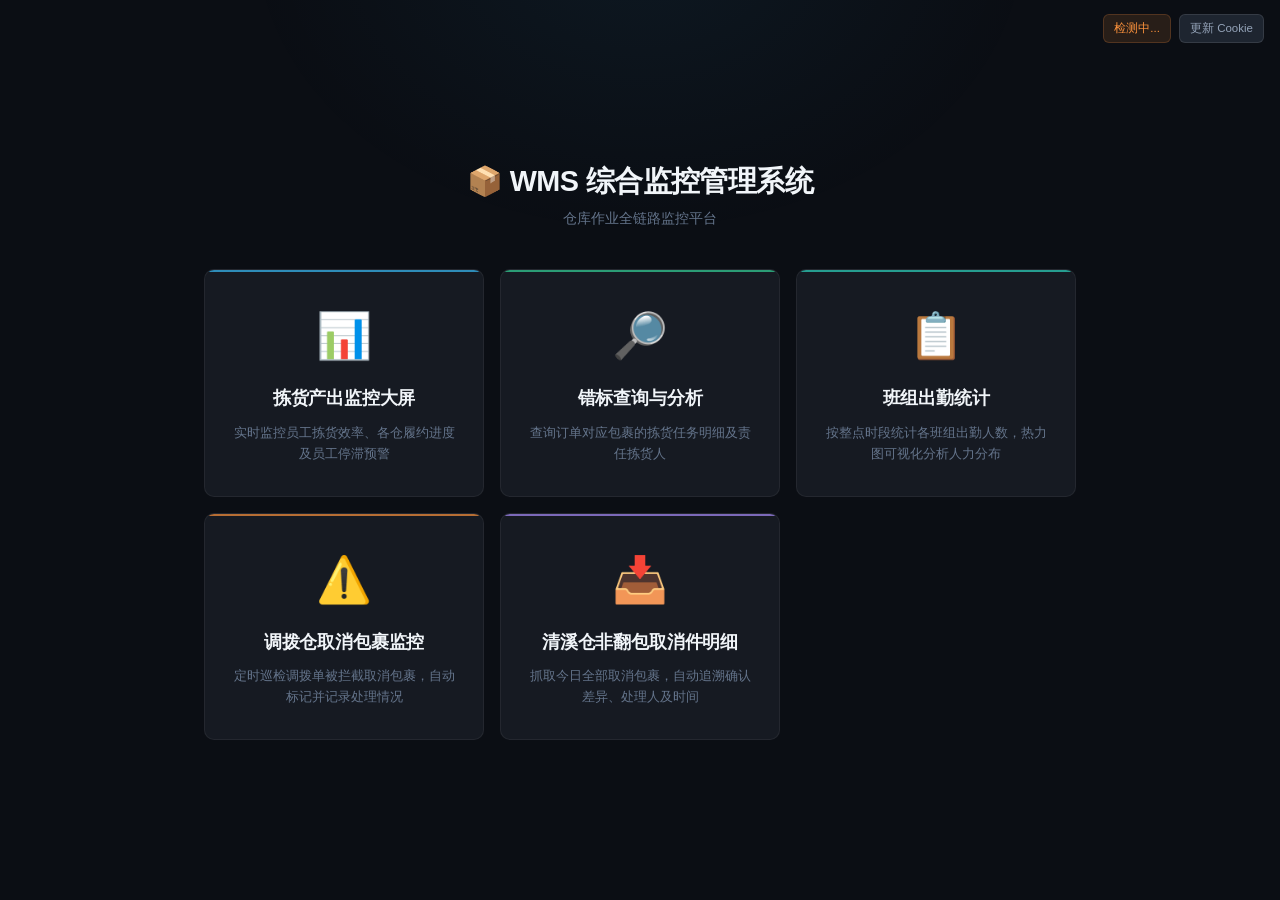
==== templates/portal.html @ 7bfed025 "Initial commit: WMS Monitor project" ====
<!DOCTYPE html>
<html lang="zh">
<head>
    <meta charset="UTF-8">
    <meta name="viewport" content="width=device-width, initial-scale=1.0">
    <title>WMS 综合监控管理系统</title>
    <link rel="icon" href="data:image/svg+xml,<svg xmlns=%22http://www.w3.org/2000/svg%22 viewBox=%220 0 100 100%22><text y=%22.9em%22 font-size=%2290%22>📦</text></svg>">
    <link href="/static/bootstrap.min.css" rel="stylesheet">
    <link href="/static/base.css" rel="stylesheet">
    <style>
        body {
            min-height: 100vh;
            display: flex;
            flex-direction: column;
            align-items: center;
            justify-content: center;
            padding: var(--spacing-page);
            overflow-x: hidden;
        }
        /* 背景光效 */
        body::before {
            content: '';
            position: fixed;
            top: -40%;
            left: 50%;
            transform: translateX(-50%);
            width: 800px;
            height: 600px;
            background: radial-gradient(ellipse, rgba(56,189,248,0.06) 0%, transparent 70%);
            pointer-events: none;
            z-index: 0;
        }

        .portal-title {
            font-size: 1.8rem;
            font-weight: 700;
            margin-bottom: 2.5rem;
            letter-spacing: -0.02em;
            text-align: center;
            color: var(--text-main);
            position: relative;
            z-index: 1;
        }
        .portal-title span {
            display: block;
            font-size: 0.85rem;
            font-weight: 400;
            color: var(--text-muted);
            margin-top: 6px;
            letter-spacing: 0;
        }

        .card-container {
            display: grid;
            grid-template-columns: repeat(3, 280px);
            gap: 16px;
            justify-content: center;
            position: relative;
            z-index: 1;
        }

        .nav-card {
            background: var(--card-bg);
            border: 1px solid var(--border-subtle);
            border-radius: var(--radius-md);
            padding: 32px 24px;
            text-align: center;
            text-decoration: none;
            color: var(--text-main);
            transition:
                transform var(--duration-normal) var(--ease-out),
                box-shadow var(--duration-normal) var(--ease-out),
                border-color var(--duration-normal) var(--ease-out);
            cursor: pointer;
            position: relative;
            overflow: hidden;
        }
        .nav-card::before {
            content: '';
            position: absolute;
            top: 0; left: 0; right: 0;
            height: 2px;
            opacity: 0.7;
            transition: opacity var(--transition-fast);
        }
        .nav-card::after {
            content: '';
            position: absolute;
            inset: 0;
            background: radial-gradient(circle at 50% 0%, var(--card-glow) 0%, transparent 70%);
            opacity: 0;
            transition: opacity var(--duration-normal) var(--ease-out);
            pointer-events: none;
        }
        .nav-card:hover {
            transform: translateY(-4px);
            border-color: var(--border-medium);
            box-shadow: var(--shadow-md);
            color: var(--text-main);
        }
        .nav-card:hover::before { opacity: 1; }
        .nav-card:hover::after { opacity: 1; }
        .nav-card:active {
            transform: translateY(-2px) scale(0.99);
        }

        .card-1 { --card-glow: rgba(56,189,248,0.06); }
        .card-1::before { background: var(--accent-blue); }
        .card-2 { --card-glow: rgba(52,211,153,0.06); }
        .card-2::before { background: var(--accent-green); }
        .card-3 { --card-glow: rgba(251,146,60,0.06); }
        .card-3::before { background: var(--accent-orange); }
        .card-4 { --card-glow: rgba(167,139,250,0.06); }
        .card-4::before { background: var(--accent-purple); }

        .card-icon {
            font-size: 2.8rem;
            margin-bottom: 16px;
            display: block;
        }
        .card-title {
            font-size: 1.1rem;
            font-weight: 600;
            margin-bottom: 10px;
            letter-spacing: -0.01em;
        }
        .card-text { min-width: 0; }
        .card-desc {
            font-size: 0.82rem;
            color: var(--text-muted);
            line-height: 1.6;
        }

        /* Token 状态栏 */
        .token-status-bar {
            position: fixed;
            top: 14px;
            right: 16px;
            display: flex;
            align-items: center;
            gap: 8px;
            z-index: 100;
        }
        .token-badge {
            font-size: 0.72rem;
            padding: 5px 10px;
            border-radius: var(--radius-sm);
            font-weight: 500;
            transition: all var(--transition-normal);
        }
        .token-badge.ok {
            background: var(--accent-green-dim);
            color: var(--accent-green);
            border: 1px solid rgba(52,211,153,0.2);
        }
        .token-badge.loading {
            background: var(--accent-orange-dim);
            color: var(--accent-orange);
            border: 1px solid rgba(251,146,60,0.2);
        }
        .token-badge.error {
            background: var(--danger-dim);
            color: var(--danger);
            border: 1px solid rgba(248,113,113,0.25);
        }
        .token-action-btn {
            font-size: 0.72rem;
            padding: 5px 10px;
            border-radius: var(--radius-sm);
            cursor: pointer;
            background: var(--surface-3);
            color: var(--text-secondary);
            border: 1px solid var(--border-medium);
            transition: all var(--transition-fast);
            font-weight: 500;
        }
        .token-action-btn:hover {
            background: var(--surface-4);
            color: var(--text-main);
            border-color: var(--accent-blue);
        }

        /* Cookie 弹窗 */
        .cookie-modal-overlay {
            display: none;
            position: fixed;
            top: 0; left: 0; width: 100%; height: 100%;
            background: rgba(0,0,0,0.75);
            backdrop-filter: blur(4px);
            -webkit-backdrop-filter: blur(4px);
            z-index: 9999;
            justify-content: center;
            align-items: center;
        }
        .cookie-modal-overlay.show { display: flex; }
        .cookie-modal-box {
            background: var(--surface-2);
            border: 1px solid var(--border-medium);
            border-radius: var(--radius-lg);
            padding: 28px;
            width: 440px;
            max-width: 90vw;
            box-shadow: var(--shadow-lg);
            animation: fadeInUp var(--duration-normal) var(--ease-out);
        }
        .cookie-modal-box h4 {
            color: var(--accent-orange);
            margin: 0 0 10px 0;
            font-size: 1.05rem;
            font-weight: 600;
        }
        .cookie-modal-box p {
            color: var(--text-secondary);
            font-size: 0.85rem;
            margin-bottom: 16px;
            line-height: 1.6;
        }
        .cookie-modal-box textarea {
            width: 100%;
            background: var(--dark-bg);
            color: var(--text-main);
            border: 1px solid var(--border-medium);
            border-radius: var(--radius-sm);
            padding: 10px;
            margin-bottom: 16px;
            font-size: 0.82rem;
            resize: vertical;
            min-height: 80px;
            transition: border-color var(--transition-fast);
        }
        .cookie-modal-box textarea:focus {
            outline: none;
            border-color: var(--accent-blue);
            box-shadow: 0 0 0 3px var(--accent-blue-dim);
        }
        .cookie-modal-box textarea::placeholder {
            color: var(--text-dim);
        }
        .modal-actions {
            display: flex;
            gap: 10px;
            justify-content: flex-end;
        }
        .modal-actions button {
            padding: 8px 18px;
            border-radius: var(--radius-sm);
            font-size: 0.82rem;
            cursor: pointer;
            font-weight: 500;
            transition: all var(--transition-fast);
        }
        .modal-actions .btn-cancel {
            background: transparent;
            border: 1px solid var(--border-medium);
            color: var(--text-secondary);
        }
        .modal-actions .btn-cancel:hover {
            background: var(--surface-3);
            color: var(--text-main);
        }
        .modal-actions .btn-confirm {
            background: var(--accent-blue);
            border: none;
            color: #0c1929;
            font-weight: 600;
        }
        .modal-actions .btn-confirm:hover {
            box-shadow: var(--shadow-glow-blue);
        }

        /* 动画 */
        .nav-card { animation: fadeInUp var(--duration-slow) var(--ease-out) both; width: 280px; }
        .card-1 { animation-delay: 0ms; }
        .card-2 { animation-delay: 60ms; }
        .card-3 { animation-delay: 120ms; }
        .card-4 { animation-delay: 180ms; }
        .card-5 { animation-delay: 240ms; }
        .card-5 { --card-glow: rgba(52,211,153,0.06); }
        .card-5::before { background: #2dd4bf; }
        .card-6 { animation-delay: 300ms; }
        .card-6 { --card-glow: rgba(251,191,36,0.06); }
        .card-6::before { background: #fbbf24; }

        /* 移动端适配 */
@media (max-width: 768px) {
    .portal-title { font-size: 1.3rem; margin-bottom: 1.5rem; }
    .portal-title span { font-size: 0.75rem; }
    .card-container { grid-template-columns: 1fr; gap: 10px; width: 100%; max-width: 420px; }
    /* 卡片改为横向布局：左图标 + 右文字 */
    .nav-card {
        display: flex; align-items: center; gap: 14px;
        padding: 16px; text-align: left;
    }
    .card-icon { font-size: 2rem; margin-bottom: 0; flex-shrink: 0; }
    .card-title { font-size: 0.95rem; margin-bottom: 4px; }
    .card-desc { font-size: 0.75rem; line-height: 1.5; }
    .token-status-bar { top: 8px; right: 10px; }
    .cookie-modal-box { padding: 20px; max-width: 90vw; }
}
@media (max-width: 480px) {
    .portal-title { font-size: 1.15rem; margin-bottom: 1.2rem; }
    .card-container { gap: 8px; max-width: 100%; padding: 0 8px; }
    .nav-card { padding: 14px 12px; gap: 10px; border-radius: var(--radius-sm); }
    .card-icon { font-size: 1.6rem; }
    .card-title { font-size: 0.88rem; }
    .card-desc { font-size: 0.7rem; }
    .token-status-bar {
        position: relative; top: auto; right: auto;
        justify-content: center; padding: 8px 0; margin-bottom: 8px;
    }
    .cookie-modal-box { padding: 16px; border-radius: var(--radius-sm); }
    .cookie-modal-box h4 { font-size: 0.95rem; }
    .cookie-modal-box textarea { font-size: 16px; }
}
    </style>
</head>
<body>
    <!-- Token 状态栏 -->
    <div class="token-status-bar">
        <span id="tokenBadge" class="token-badge loading">检测中...</span>
        <button id="tokenActionBtn" class="token-action-btn" onclick="openPortalCookieModal()">更新 Cookie</button>
    </div>

    <div class="portal-title">
        📦 WMS 综合监控管理系统
        <span>仓库作业全链路监控平台</span>
    </div>
    <div class="card-container">
        <a href="/dashboard" class="nav-card card-1" target="_blank">
            <span class="card-icon">📊</span>
            <div class="card-text"><div class="card-title">拣货产出监控大屏</div>
            <div class="card-desc">实时监控员工拣货效率、各仓履约进度及员工停滞预警</div></div>
        </a>
        <a href="/blame_query" class="nav-card card-2" target="_blank">
            <span class="card-icon">🔎</span>
            <div class="card-text"><div class="card-title">错标查询与分析</div>
            <div class="card-desc">查询订单对应包裹的拣货任务明细及责任拣货人</div></div>
        </a>
        <a href="/attendance" class="nav-card card-5" target="_blank">
            <span class="card-icon">📋</span>
            <div class="card-text"><div class="card-title">班组出勤统计</div>
            <div class="card-desc">按整点时段统计各班组出勤人数，热力图可视化分析人力分布</div></div>
        </a>
        <!-- 第二行：3张卡片 -->
        <a href="/abnormal" class="nav-card card-3">
            <span class="card-icon">⚠️</span>
            <div class="card-text"><div class="card-title">调拨仓取消包裹监控</div>
            <div class="card-desc">定时巡检调拨单被拦截取消包裹，自动标记并记录处理情况</div></div>
        </a>
        <a href="/cancel_detail" class="nav-card card-4">
            <span class="card-icon">📥</span>
            <div class="card-text"><div class="card-title">清溪仓非翻包取消件明细</div>
            <div class="card-desc">抓取今日全部取消包裹，自动追溯确认差异、处理人及时间</div></div>
        </a>
    </div>

    <!-- Cookie 输入弹窗 -->
    <div class="cookie-modal-overlay" id="portalCookieModal">
        <div class="cookie-modal-box">
            <h4>⚠️ 鉴权已失效</h4>
            <p>Token 自动刷新失败。请前往 klwms 系统，按 F12 复制网络请求中的完整 Cookie 字符串并粘贴在下方：</p>
            <textarea id="portalCookieInput" rows="4" placeholder="在此粘贴完整的 Cookie 字符串..."></textarea>
            <div class="modal-actions">
                <button class="btn-cancel" onclick="closePortalCookieModal()">稍后再说</button>
                <button class="btn-confirm" onclick="submitPortalCookie()" id="portalCookieSubmitBtn">确认更新</button>
            </div>
        </div>
    </div>

    <script>
    (function() {
        const SILENT_REFRESH_COOLDOWN = 60000;
        const CHECK_INTERVAL = 15000;
        let lastSilentRefreshTime = 0;
        let cookieModalOpen = false;

        const badge = document.getElementById('tokenBadge');
        const actionBtn = document.getElementById('tokenActionBtn');

        function setBadgeOk(method, time) {
            const mode = method === 'cookie' ? 'Cookie' : 'Token';
            badge.textContent = mode + ' 有效' + (time ? ' ' + time : '');
            badge.className = 'token-badge ok';
            actionBtn.textContent = '更新 Cookie';
        }

        function setBadgeLoading() {
            badge.textContent = '刷新中...';
            badge.className = 'token-badge loading';
        }

        function setBadgeError(msg) {
            badge.textContent = '鉴权 ' + msg;
            badge.className = 'token-badge error';
            actionBtn.textContent = '输入 Cookie';
        }

        window.openPortalCookieModal = function() {
            document.getElementById('portalCookieModal').classList.add('show');
            cookieModalOpen = true;
        };

        window.closePortalCookieModal = function() {
            document.getElementById('portalCookieModal').classList.remove('show');
            cookieModalOpen = false;
        };

        window.submitPortalCookie = async function() {
            const input = document.getElementById('portalCookieInput');
            const val = input.value.trim();
            if (!val) { alert('Cookie 不能为空！'); return; }

            const btn = document.getElementById('portalCookieSubmitBtn');
            btn.textContent = '提交中...';
            btn.disabled = true;
            try {
                const res = await fetch('/api/update_cookie', {
                    method: 'POST',
                    headers: { 'Content-Type': 'application/json' },
                    body: JSON.stringify({ cookie: val })
                });
                const data = await res.json();
                if (data.ok) {
                    closePortalCookieModal();
                    input.value = '';
                    await checkStatus();
                } else {
                    alert('更新失败：' + data.msg);
                }
            } catch(e) {
                alert('网络异常，请重试');
            } finally {
                btn.textContent = '确认更新';
                btn.disabled = false;
            }
        };

        async function checkStatus() {
            try {
                const res = await fetch('/api/cookie_status');
                const data = await res.json();

                if (data.ok) {
                    const t = data.last_refresh ? data.last_refresh.slice(11, 16) : '';
                    setBadgeOk(data.method, t);
                    return;
                }

                const now = Date.now();
                if (now - lastSilentRefreshTime > SILENT_REFRESH_COOLDOWN) {
                    lastSilentRefreshTime = now;
                    setBadgeLoading();
                    try {
                        const refreshRes = await fetch('/api/refresh_token', { method: 'POST' });
                        const refreshData = await refreshRes.json();
                        if (refreshData.ok) {
                            setBadgeOk('token', '');
                            badge.textContent = 'Token 已续期';
                            return;
                        }
                    } catch(e) {}
                }

                const errMsg = data.last_error ? '已失效' : '未配置';
                setBadgeError(errMsg);
                if (!cookieModalOpen) openPortalCookieModal();
            } catch(e) {}
        }

        setTimeout(checkStatus, 1000);
        setInterval(checkStatus, CHECK_INTERVAL);
    })();
    </script>
</body>
</html>
---- static/base.css ----
/* ============================================
   WMS Monitor - 统一设计系统 v2.0
   Product Register: Dashboard/Tool UI
   ============================================ */

/* ─── Design Tokens ─── */
:root {
    /* 色彩体系 */
    --dark-bg: #0b0e14;
    --surface-1: #12151c;
    --surface-2: #161a22;
    --surface-3: #1e2530;
    --surface-4: #252d3a;

    --card-bg: #161a22;
    --card-bg-hover: #1c2230;

    --border-subtle: rgba(255,255,255,0.06);
    --border-medium: rgba(255,255,255,0.1);
    --border-focus: rgba(0,198,255,0.5);

    /* 文字层级 */
    --text-main: #f1f5f9;
    --text-secondary: #94a3b8;
    --text-muted: #64748b;
    --text-dim: #475569;

    /* 语义色 - 精调饱和度和亮度 */
    --accent-blue: #38bdf8;
    --accent-blue-dim: rgba(56,189,248,0.12);
    --accent-blue-glow: rgba(56,189,248,0.2);
    --accent-green: #34d399;
    --accent-green-dim: rgba(52,211,153,0.12);
    --accent-purple: #a78bfa;
    --accent-purple-dim: rgba(167,139,250,0.12);
    --accent-orange: #fb923c;
    --accent-orange-dim: rgba(251,146,60,0.12);
    --danger: #f87171;
    --danger-dim: rgba(248,113,113,0.12);
    --success: #34d399;
    --warning: #fbbf24;

    /* 圆角体系 */
    --radius-xs: 4px;
    --radius-sm: 6px;
    --radius-md: 10px;
    --radius-lg: 14px;

    /* 间距 */
    --spacing-page: 20px;
    --spacing-xs: 4px;
    --spacing-sm: 8px;
    --spacing-md: 12px;
    --spacing-lg: 20px;
    --spacing-xl: 32px;

    --header-height: 56px;

    /* 阴影 */
    --shadow-sm: 0 1px 3px rgba(0,0,0,0.3), 0 1px 2px rgba(0,0,0,0.2);
    --shadow-md: 0 4px 12px rgba(0,0,0,0.4);
    --shadow-lg: 0 12px 40px rgba(0,0,0,0.5);
    --shadow-glow-blue: 0 0 20px rgba(56,189,248,0.15);
    --shadow-glow-green: 0 0 20px rgba(52,211,153,0.15);

    /* 动效 */
    --ease-out: cubic-bezier(0.16, 1, 0.3, 1);
    --ease-spring: cubic-bezier(0.34, 1.56, 0.64, 1);
    --duration-fast: 150ms;
    --duration-normal: 250ms;
    --duration-slow: 400ms;
    --transition-fast: 150ms var(--ease-out);
    --transition-normal: 250ms var(--ease-out);
}

/* ─── 全局滚动条 ─── */
::-webkit-scrollbar { width: 6px; height: 6px; }
::-webkit-scrollbar-track { background: transparent; }
::-webkit-scrollbar-thumb {
    background: rgba(255,255,255,0.1);
    border-radius: 3px;
    transition: background 200ms;
}
::-webkit-scrollbar-thumb:hover { background: rgba(255,255,255,0.2); }
* { scrollbar-width: thin; scrollbar-color: rgba(255,255,255,0.1) transparent; }

/* ─── 基础 Reset ─── */
*, *::before, *::after { box-sizing: border-box; }

body {
    background-color: var(--dark-bg);
    color: var(--text-main);
    font-family: -apple-system, BlinkMacSystemFont, 'SF Pro Text', 'PingFang SC', 'Helvetica Neue', sans-serif;
    margin: 0;
    padding: 0;
    line-height: 1.5;
    -webkit-font-smoothing: antialiased;
    -moz-osx-font-smoothing: grayscale;
    font-feature-settings: 'kern' 1, 'liga' 1;
}

/* ============================================
   页面头部
   ============================================ */
.page-header-bar {
    display: flex;
    align-items: center;
    justify-content: space-between;
    padding: 0 var(--spacing-page);
    border-bottom: 1px solid var(--border-subtle);
    background: var(--surface-1);
    position: sticky;
    top: 0;
    z-index: 50;
    height: var(--header-height);
    backdrop-filter: blur(12px);
    -webkit-backdrop-filter: blur(12px);
}

.page-header-bar .page-title {
    margin: 0;
    font-size: 1.05rem;
    font-weight: 600;
    color: var(--text-main);
    display: flex;
    align-items: center;
    gap: 8px;
    letter-spacing: -0.01em;
}

.page-header-bar .page-title .title-icon {
    font-size: 1.2rem;
}

.page-header-bar .header-right {
    display: flex;
    align-items: center;
    gap: 10px;
}

/* ============================================
   按钮系统
   ============================================ */

/* 返回按钮 */
.btn-back {
    font-size: 0.8rem;
    padding: 6px 14px;
    border-radius: var(--radius-sm);
    background: var(--surface-3);
    color: var(--text-secondary);
    border: 1px solid var(--border-medium);
    text-decoration: none;
    transition: all var(--transition-fast);
    white-space: nowrap;
    font-weight: 500;
}
.btn-back:hover {
    background: var(--surface-4);
    color: var(--text-main);
    border-color: var(--border-focus);
    box-shadow: var(--shadow-glow-blue);
}
.btn-back:active {
    transform: scale(0.97);
}

/* 操作按钮 */
.btn-action {
    font-size: 0.82rem;
    padding: 7px 16px;
    border-radius: var(--radius-sm);
    border: none;
    cursor: pointer;
    font-weight: 600;
    transition: all var(--transition-fast);
    white-space: nowrap;
    position: relative;
    overflow: hidden;
}
.btn-action::after {
    content: '';
    position: absolute;
    inset: 0;
    background: rgba(255,255,255,0);
    transition: background var(--transition-fast);
}
.btn-action:hover::after {
    background: rgba(255,255,255,0.08);
}
.btn-action:active {
    transform: scale(0.97);
}
.btn-action:disabled {
    opacity: 0.5;
    cursor: not-allowed;
    transform: none;
}
.btn-action:disabled::after { display: none; }

.btn-action.primary {
    background: var(--accent-blue);
    color: #0c1929;
}
.btn-action.primary:hover {
    box-shadow: var(--shadow-glow-blue);
}
.btn-action.success {
    background: var(--accent-green);
    color: #0c2918;
}
.btn-action.success:hover {
    box-shadow: var(--shadow-glow-green);
}

/* ============================================
   表单控件
   ============================================ */
.form-control,
.form-select {
    background-color: var(--surface-3);
    border: 1px solid var(--border-medium);
    color: var(--text-main);
    padding: 8px 12px;
    border-radius: var(--radius-sm);
    font-size: 0.85rem;
    width: 100%;
    transition: border-color var(--transition-fast), box-shadow var(--transition-fast);
    outline: none;
}
.form-control::placeholder { color: var(--text-dim); }
.form-control:focus,
.form-select:focus {
    border-color: var(--accent-blue);
    box-shadow: 0 0 0 3px var(--accent-blue-dim);
}
.form-control:disabled,
.form-select:disabled {
    opacity: 0.5;
    cursor: not-allowed;
}

/* ============================================
   页面内容区
   ============================================ */
.page-body {
    padding: var(--spacing-page);
}

/* ============================================
   面板/卡片
   ============================================ */
.panel {
    background: var(--card-bg);
    border: 1px solid var(--border-subtle);
    border-radius: var(--radius-md);
    overflow: hidden;
    transition: border-color var(--transition-normal), box-shadow var(--transition-normal);
}
.panel:hover {
    border-color: var(--border-medium);
}

.panel-header {
    padding: 12px 16px;
    font-size: 0.85rem;
    font-weight: 600;
    display: flex;
    justify-content: space-between;
    align-items: center;
    border-bottom: 1px solid var(--border-subtle);
    background: var(--surface-1);
}

.panel-body {
    padding: 16px;
}

/* ============================================
   数据表格
   ============================================ */
.data-table {
    width: 100%;
    border-collapse: collapse;
    font-size: 0.82rem;
}
.data-table th {
    padding: 10px 12px;
    color: var(--text-muted);
    font-weight: 600;
    text-align: left;
    background: var(--surface-1);
    border-bottom: 1px solid var(--border-medium);
    white-space: nowrap;
    font-size: 0.75rem;
    text-transform: none;
    letter-spacing: 0.01em;
    position: sticky;
    top: 0;
    z-index: 5;
}
.data-table td {
    padding: 9px 12px;
    color: var(--text-secondary);
    border-bottom: 1px solid var(--border-subtle);
    vertical-align: middle;
    transition: background var(--duration-fast);
}
.data-table tr:hover td {
    background: rgba(56,189,248,0.04);
    color: var(--text-main);
}
.data-table tr:last-child td {
    border-bottom: none;
}

/* 行高亮 */
.data-table .row-highlight td {
    background: var(--accent-orange-dim);
}
.data-table .row-highlight:hover td {
    background: rgba(251,146,60,0.18);
}

/* ============================================
   统计卡片
   ============================================ */
.stats-row {
    display: flex;
    gap: 12px;
    margin-bottom: 16px;
    flex-wrap: wrap;
}
.stat-card {
    background: var(--card-bg);
    border: 1px solid var(--border-subtle);
    border-radius: var(--radius-md);
    padding: 16px 20px;
    flex: 1;
    min-width: 130px;
    text-align: center;
    position: relative;
    overflow: hidden;
    transition: border-color var(--transition-normal), transform var(--transition-normal);
}
.stat-card:hover {
    border-color: var(--border-medium);
    transform: translateY(-2px);
}
.stat-card .stat-value {
    font-size: 1.5rem;
    font-weight: 700;
    display: block;
    color: var(--accent-blue);
    letter-spacing: -0.02em;
    line-height: 1.2;
}
.stat-card .stat-label {
    font-size: 0.75rem;
    color: var(--text-muted);
    margin-top: 6px;
    font-weight: 500;
}

/* ============================================
   状态标识 Badge
   ============================================ */
.status-badge {
    font-size: 0.7rem;
    padding: 3px 8px;
    border-radius: var(--radius-xs);
    font-weight: 600;
    display: inline-flex;
    align-items: center;
    gap: 4px;
    line-height: 1.3;
}
.status-badge.success {
    background: var(--accent-green-dim);
    color: var(--accent-green);
}
.status-badge.warning {
    background: var(--accent-orange-dim);
    color: var(--accent-orange);
}
.status-badge.danger {
    background: var(--danger-dim);
    color: var(--danger);
}
.status-badge.info {
    background: var(--accent-blue-dim);
    color: var(--accent-blue);
}

/* ============================================
   加载状态
   ============================================ */
.loading-spinner,
.spinner {
    width: 24px;
    height: 24px;
    border: 2.5px solid var(--border-medium);
    border-top-color: var(--accent-blue);
    border-radius: 50%;
    animation: spin 0.7s linear infinite;
    margin: 0 auto 12px;
}
@keyframes spin { to { transform: rotate(360deg); } }

.loading-state {
    text-align: center;
    padding: 60px 20px;
    color: var(--text-muted);
    font-size: 0.85rem;
    animation: fadeIn var(--duration-slow) var(--ease-out);
}

.empty-state {
    text-align: center;
    padding: 60px 20px;
    color: var(--text-muted);
}
.empty-state h5 {
    color: var(--text-secondary);
    font-weight: 600;
    margin-bottom: 8px;
}
.empty-state p {
    color: var(--text-dim);
    font-size: 0.85rem;
    max-width: 400px;
    margin: 0 auto;
    line-height: 1.6;
}

/* ============================================
   时间/副文本
   ============================================ */
.meta-text {
    font-size: 0.78rem;
    color: var(--text-muted);
}

/* ============================================
   Toast 通知
   ============================================ */
.toast-notification {
    position: fixed;
    top: 20px;
    left: 50%;
    transform: translateX(-50%) translateY(-10px);
    padding: 10px 20px;
    border-radius: var(--radius-sm);
    font-size: 0.85rem;
    font-weight: 600;
    z-index: 99999;
    pointer-events: none;
    opacity: 0;
    animation: toastIn var(--duration-normal) var(--ease-out) forwards;
}
@keyframes toastIn {
    to { opacity: 1; transform: translateX(-50%) translateY(0); }
}

/* ============================================
   渐入动画
   ============================================ */
@keyframes fadeIn {
    from { opacity: 0; transform: translateY(8px); }
    to { opacity: 1; transform: translateY(0); }
}
@keyframes fadeInUp {
    from { opacity: 0; transform: translateY(16px); }
    to { opacity: 1; transform: translateY(0); }
}

.fade-in { animation: fadeIn var(--duration-normal) var(--ease-out) both; }
.fade-in-up { animation: fadeInUp var(--duration-slow) var(--ease-out) both; }

/* 交错动画 */
.stagger-1 { animation-delay: 50ms; }
.stagger-2 { animation-delay: 100ms; }
.stagger-3 { animation-delay: 150ms; }
.stagger-4 { animation-delay: 200ms; }
.stagger-5 { animation-delay: 250ms; }

/* ============================================
   减弱动效
   ============================================ */
@media (prefers-reduced-motion: reduce) {
    *, *::before, *::after {
        animation-duration: 0.01ms !important;
        transition-duration: 0.01ms !important;
    }
}

/* ============================================
   Hover 降级 - 仅 hover 设备启用悬浮效果
   触屏设备上 hover 效果不会卡住
   ============================================ */
@media (hover: hover) and (pointer: fine) {
    .btn-back:hover {
        background: var(--surface-4);
        color: var(--text-main);
        border-color: var(--border-focus);
        box-shadow: var(--shadow-glow-blue);
    }
    .btn-action:hover::after {
        background: rgba(255,255,255,0.08);
    }
    .panel:hover {
        border-color: var(--border-medium);
    }
    .stat-card:hover {
        border-color: var(--border-medium);
        transform: translateY(-2px);
    }
    .data-table tr:hover td {
        background: rgba(56,189,248,0.04);
        color: var(--text-main);
    }
}

/* 触屏设备禁用 hover 悬停效果，改用 active 触觉反馈 */
@media (hover: none) {
    .btn-back:hover {
        background: var(--surface-3);
        color: var(--text-secondary);
        border-color: var(--border-medium);
        box-shadow: none;
    }
    .btn-action:hover::after {
        background: transparent;
    }
    .panel:hover {
        border-color: var(--border-subtle);
    }
    .stat-card:hover {
        border-color: var(--border-subtle);
        transform: none;
    }
    .data-table tr:hover td {
        background: transparent;
        color: var(--text-secondary);
    }
    /* 触屏 active 反馈 */
    .btn-back:active,
    .btn-action:active {
        transform: scale(0.96);
        opacity: 0.85;
    }
    .stat-card:active {
        transform: scale(0.98);
    }
}

/* ============================================
   全局触屏优化
   ============================================ */
@media (pointer: coarse) {
    /* 确保最小触控面积 44x44 */
    a, button, [role="button"],
    input[type="submit"], input[type="button"],
    .btn-back, .btn-action, .status-badge {
        min-height: 44px;
        min-width: 44px;
        display: inline-flex;
        align-items: center;
        justify-content: center;
    }
    /* 消除触屏点击高亮 */
    * {
        -webkit-tap-highlight-color: transparent;
    }
    /* 表单控件增大触控面积 */
    .form-control, .form-select {
        min-height: 44px;
        padding: 10px 14px;
        font-size: 16px; /* 防止 iOS 自动缩放 */
    }
    /* badge 不强制 44px 高度 */
    .status-badge {
        min-height: auto;
        min-width: auto;
    }
}

/* ============================================
   表格响应式容器
   ============================================ */
.table-responsive {
    width: 100%;
    overflow-x: auto;
    -webkit-overflow-scrolling: touch;
    border-radius: var(--radius-md);
    border: 1px solid var(--border-subtle);
}
.table-responsive .data-table {
    min-width: 600px;
}
.table-responsive::-webkit-scrollbar { height: 4px; }
.table-responsive::-webkit-scrollbar-thumb { background: var(--surface-4); border-radius: 2px; }

/* ============================================
   移动端适配 - 平板（≤768px）
   ============================================ */
@media (max-width: 768px) {
    :root {
        --spacing-page: 14px;
        --header-height: 48px;
    }
    .page-header-bar {
        padding: 0 var(--spacing-page);
    }
    .page-header-bar .page-title {
        font-size: 0.95rem;
    }
    .stats-row {
        flex-direction: column;
        gap: 8px;
    }
    .stat-card {
        padding: 14px 16px;
        min-width: unset;
    }
    .data-table {
        font-size: 0.78rem;
    }
    .data-table th, .data-table td {
        padding: 7px 8px;
    }
    .panel-body {
        padding: 12px;
    }
    .loading-state,
    .empty-state {
        padding: 40px 16px;
    }
}

/* ============================================
   移动端适配 - 手机（≤480px）
   ============================================ */
@media (max-width: 480px) {
    :root {
        --spacing-page: 10px;
        --header-height: 44px;
        --radius-md: 8px;
        --radius-lg: 10px;
    }
    body {
        font-size: 0.9rem;
    }
    .page-header-bar .page-title {
        font-size: 0.88rem;
        gap: 6px;
    }
    .page-header-bar .header-right {
        gap: 6px;
    }
    .btn-back {
        font-size: 0.75rem;
        padding: 6px 10px;
    }
    .btn-action {
        font-size: 0.78rem;
        padding: 8px 14px;
    }
    .stat-card .stat-value {
        font-size: 1.2rem;
    }
    .stat-card .stat-label {
        font-size: 0.7rem;
    }
    .data-table {
        font-size: 0.72rem;
    }
    .data-table th, .data-table td {
        padding: 6px;
    }
    .panel-header {
        padding: 10px 12px;
        font-size: 0.82rem;
    }
    .panel-body {
        padding: 10px;
    }
    .toast-notification {
        left: var(--spacing-page);
        right: var(--spacing-page);
        transform: translateY(-10px);
        width: auto;
    }
    @keyframes toastIn {
        to { opacity: 1; transform: translateY(0); }
    }
}
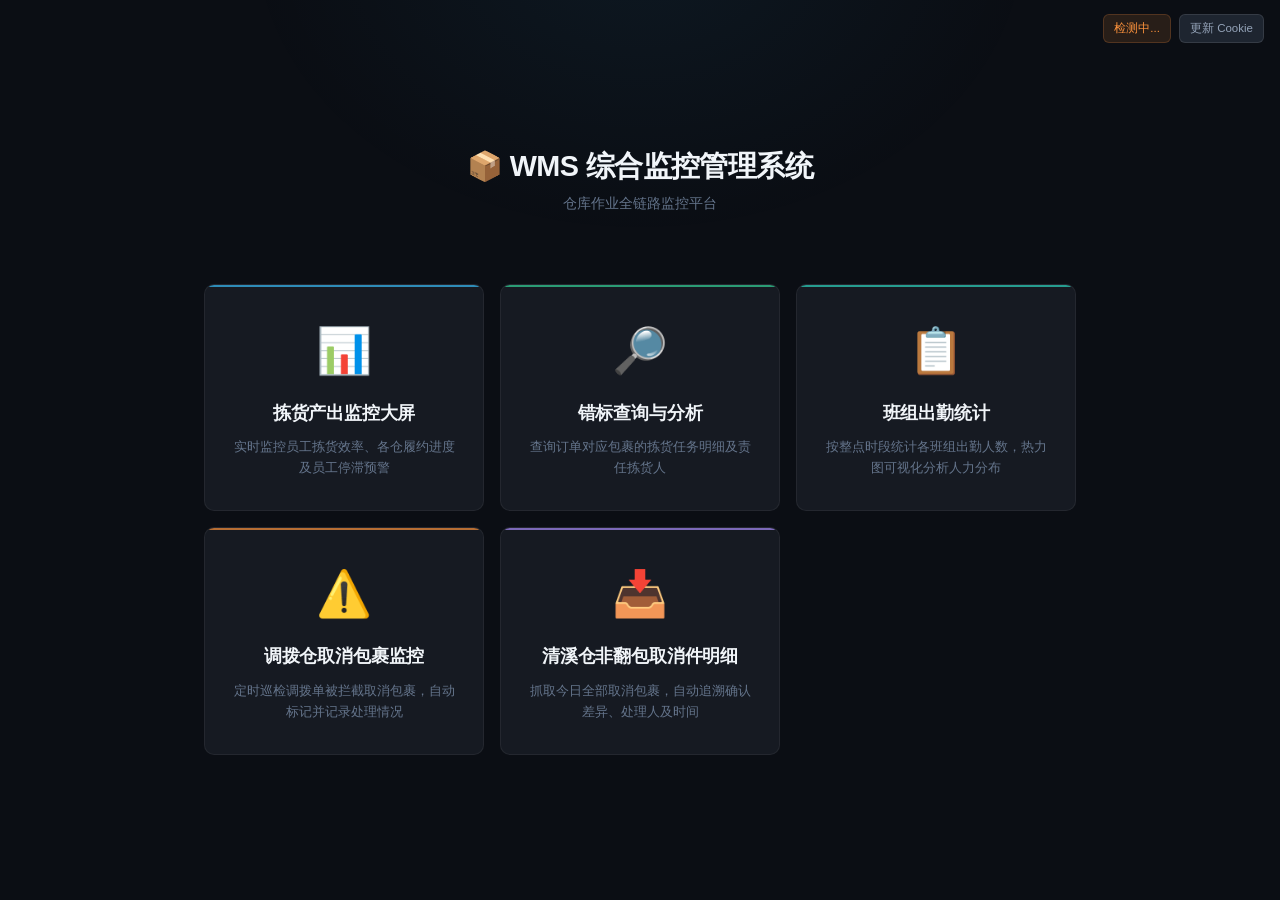
==== commit 246933db: "feat: 多仓库架构改造 — 独立数据库 + 客户端仓库选择 + 服务端无状态 核心改动: - database.py: get_db(warehouse_id) 按仓库ID路由到独立SQLite文" ====
--- a/templates/portal.html
+++ b/templates/portal.html
@@ -266,6 +266,48 @@
         }
         .modal-actions .btn-confirm:hover {
             box-shadow: var(--shadow-glow-blue);
+        }
+
+        /* 仓库选择器 */
+        .warehouse-switcher {
+            display: flex;
+            gap: 8px;
+            justify-content: center;
+            margin-bottom: 1.8rem;
+            position: relative;
+            z-index: 1;
+        }
+        .wh-btn {
+            padding: 8px 20px;
+            border-radius: var(--radius-sm);
+            font-size: 0.85rem;
+            font-weight: 500;
+            cursor: pointer;
+            border: 1px solid var(--border-medium);
+            background: var(--surface-2);
+            color: var(--text-secondary);
+            transition: all var(--duration-normal) var(--ease-out);
+            position: relative;
+            overflow: hidden;
+        }
+        .wh-btn:hover {
+            border-color: var(--accent-blue);
+            color: var(--text-main);
+            background: var(--surface-3);
+        }
+        .wh-btn.active {
+            background: var(--accent-blue);
+            color: #0c1929;
+            border-color: var(--accent-blue);
+            font-weight: 600;
+            box-shadow: var(--shadow-glow-blue);
+        }
+        .wh-btn.active:hover {
+            opacity: 0.9;
+        }
+        .wh-btn.switching {
+            opacity: 0.6;
+            pointer-events: none;
         }
 
         /* 动画 */
@@ -325,6 +367,9 @@
         📦 WMS 综合监控管理系统
         <span>仓库作业全链路监控平台</span>
     </div>
+    <div class="warehouse-switcher" id="warehouseSwitcher">
+        <!-- 由 JS 动态渲染 -->
+    </div>
     <div class="card-container">
         <a href="/dashboard" class="nav-card card-1" target="_blank">
             <span class="card-icon">📊</span>
@@ -369,6 +414,35 @@
 
     <script>
     (function() {
+        // ========== 仓库切换（客户端本地存储，不再依赖服务端全局切换） ==========
+        const whSwitcher = document.getElementById('warehouseSwitcher');
+        let currentWarehouse = localStorage.getItem('warehouseId') || '428';
+
+        async function loadWarehouses() {
+            try {
+                const res = await fetch('/api/warehouse_list');
+                const data = await res.json();
+                if (!data.ok) return;
+                // 忽略服务端返回的 active 字段，以 localStorage 中保存的仓库为准
+                whSwitcher.innerHTML = data.warehouses.map(wh =>
+                    `<button class="wh-btn${wh.id === currentWarehouse ? ' active' : ''}" data-id="${wh.id}" onclick="switchWarehouse('${wh.id}')">${wh.name}</button>`
+                ).join('');
+            } catch(e) {}
+        }
+
+        window.switchWarehouse = function(whId) {
+            if (whId === currentWarehouse) return;
+            currentWarehouse = whId;
+            localStorage.setItem('warehouseId', whId);
+            const btns = whSwitcher.querySelectorAll('.wh-btn');
+            btns.forEach(b => {
+                b.classList.toggle('active', b.dataset.id === whId);
+            });
+        };
+
+        loadWarehouses();
+
+        // ========== Token 状态管理 ==========
         const SILENT_REFRESH_COOLDOWN = 60000;
         const CHECK_INTERVAL = 15000;
         let lastSilentRefreshTime = 0;
